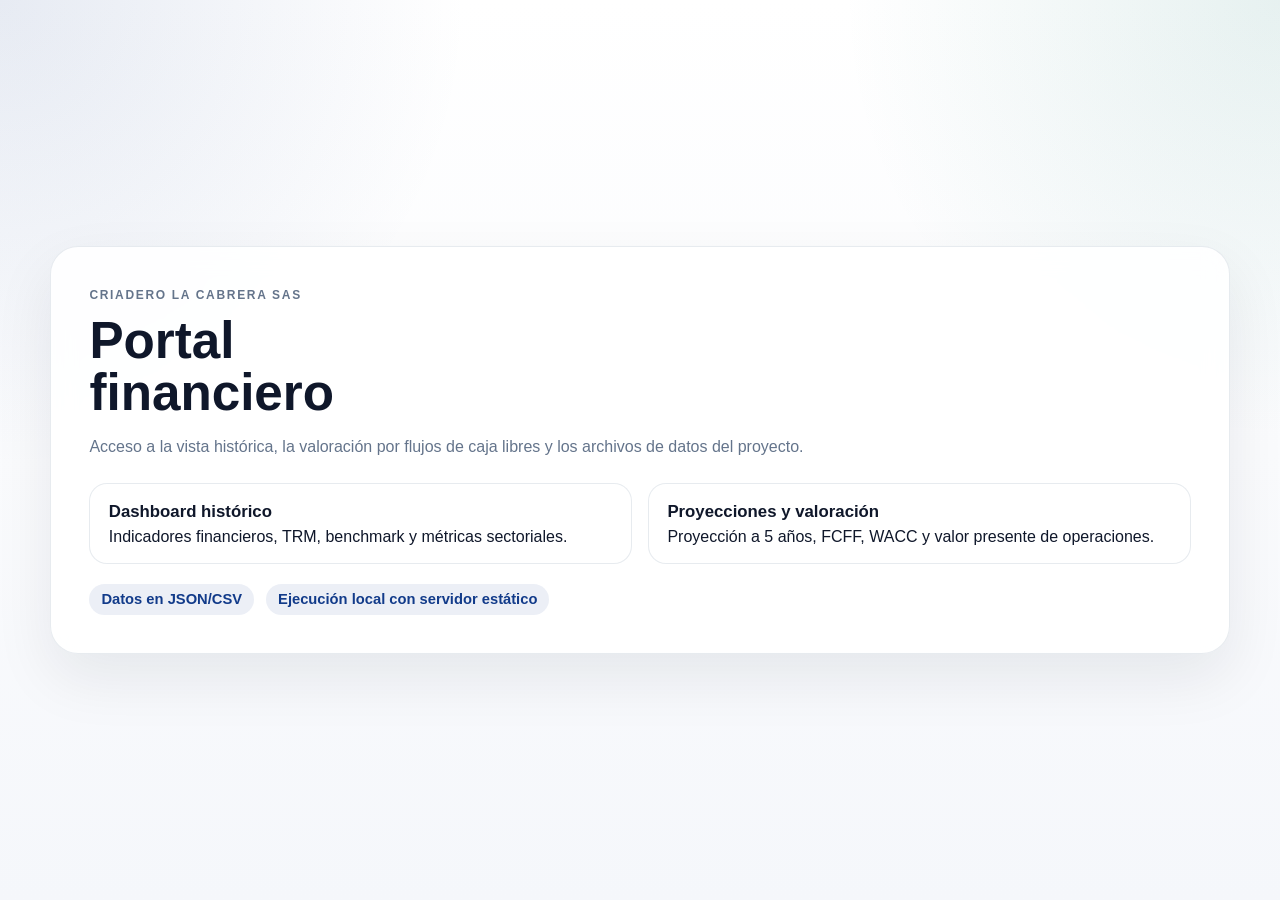
==== index.html @ e01c6329 "Reorganize dashboard routes and portal" ====
<!doctype html>
<html lang="es">
<head>
  <meta charset="utf-8">
  <meta name="viewport" content="width=device-width, initial-scale=1">
  <title>CRIADERO LA CABRERA SAS</title>
  <style>
    :root {
      color-scheme: light;
      --bg: #f5f7fb;
      --panel: rgba(255, 255, 255, 0.88);
      --text: #0f172a;
      --muted: #64748b;
      --line: rgba(148, 163, 184, 0.22);
      --primary: #123b8a;
      --accent: #0f766e;
      --shadow: 0 24px 60px rgba(15, 23, 42, 0.08);
    }
    * { box-sizing: border-box; }
    body {
      margin: 0;
      font-family: Inter, "Segoe UI", Arial, sans-serif;
      color: var(--text);
      background:
        radial-gradient(circle at top left, rgba(18, 59, 138, 0.10), transparent 30%),
        radial-gradient(circle at top right, rgba(15, 118, 110, 0.10), transparent 28%),
        linear-gradient(180deg, #fff 0%, var(--bg) 100%);
    }
    .shell {
      width: min(1180px, calc(100% - 2rem));
      margin: 0 auto;
      min-height: 100vh;
      display: grid;
      place-items: center;
      padding: 2rem 0;
    }
    .card {
      width: 100%;
      background: var(--panel);
      border: 1px solid var(--line);
      border-radius: 28px;
      box-shadow: var(--shadow);
      padding: clamp(1.5rem, 3vw, 2.5rem);
      backdrop-filter: blur(12px);
    }
    .eyebrow {
      display: inline-block;
      text-transform: uppercase;
      letter-spacing: .14em;
      font-size: .75rem;
      color: var(--muted);
      font-weight: 800;
    }
    h1 {
      margin: .75rem 0 .5rem;
      font-size: clamp(2rem, 4vw, 3.6rem);
      line-height: 1;
      max-width: 14ch;
    }
    p { color: var(--muted); line-height: 1.6; }
    .grid {
      display: grid;
      grid-template-columns: repeat(2, minmax(0, 1fr));
      gap: 1rem;
      margin-top: 1.5rem;
    }
    .link-card {
      display: block;
      padding: 1.1rem 1.15rem;
      border-radius: 18px;
      border: 1px solid var(--line);
      background: #fff;
      text-decoration: none;
      color: inherit;
      transition: transform .2s ease, border-color .2s ease, box-shadow .2s ease;
    }
    .link-card:hover {
      transform: translateY(-2px);
      border-color: rgba(18, 59, 138, 0.35);
      box-shadow: 0 18px 30px rgba(15, 23, 42, 0.08);
    }
    .link-card strong { display: block; margin-bottom: .35rem; font-size: 1.05rem; }
    .meta {
      display: flex;
      flex-wrap: wrap;
      gap: .75rem;
      margin-top: 1.25rem;
      font-size: .92rem;
      color: var(--muted);
    }
    .pill {
      padding: .45rem .75rem;
      border-radius: 999px;
      background: rgba(18, 59, 138, 0.08);
      color: var(--primary);
      font-weight: 700;
    }
    @media (max-width: 760px) {
      .grid { grid-template-columns: 1fr; }
    }
  </style>
</head>
<body>
  <main class="shell">
    <section class="card">
      <span class="eyebrow">CRIADERO LA CABRERA SAS</span>
      <h1>Portal financiero</h1>
      <p>
        Acceso a la vista histórica, la valoración por flujos de caja libres y los archivos de datos del proyecto.
      </p>

      <div class="grid">
        <a class="link-card" href="./dashboard/index.html">
          <strong>Dashboard histórico</strong>
          <span>Indicadores financieros, TRM, benchmark y métricas sectoriales.</span>
        </a>
        <a class="link-card" href="./dashboard/proyecciones.html">
          <strong>Proyecciones y valoración</strong>
          <span>Proyección a 5 años, FCFF, WACC y valor presente de operaciones.</span>
        </a>
      </div>

      <div class="meta">
        <span class="pill">Datos en JSON/CSV</span>
        <span class="pill">Ejecución local con servidor estático</span>
      </div>
    </section>
  </main>
</body>
</html>
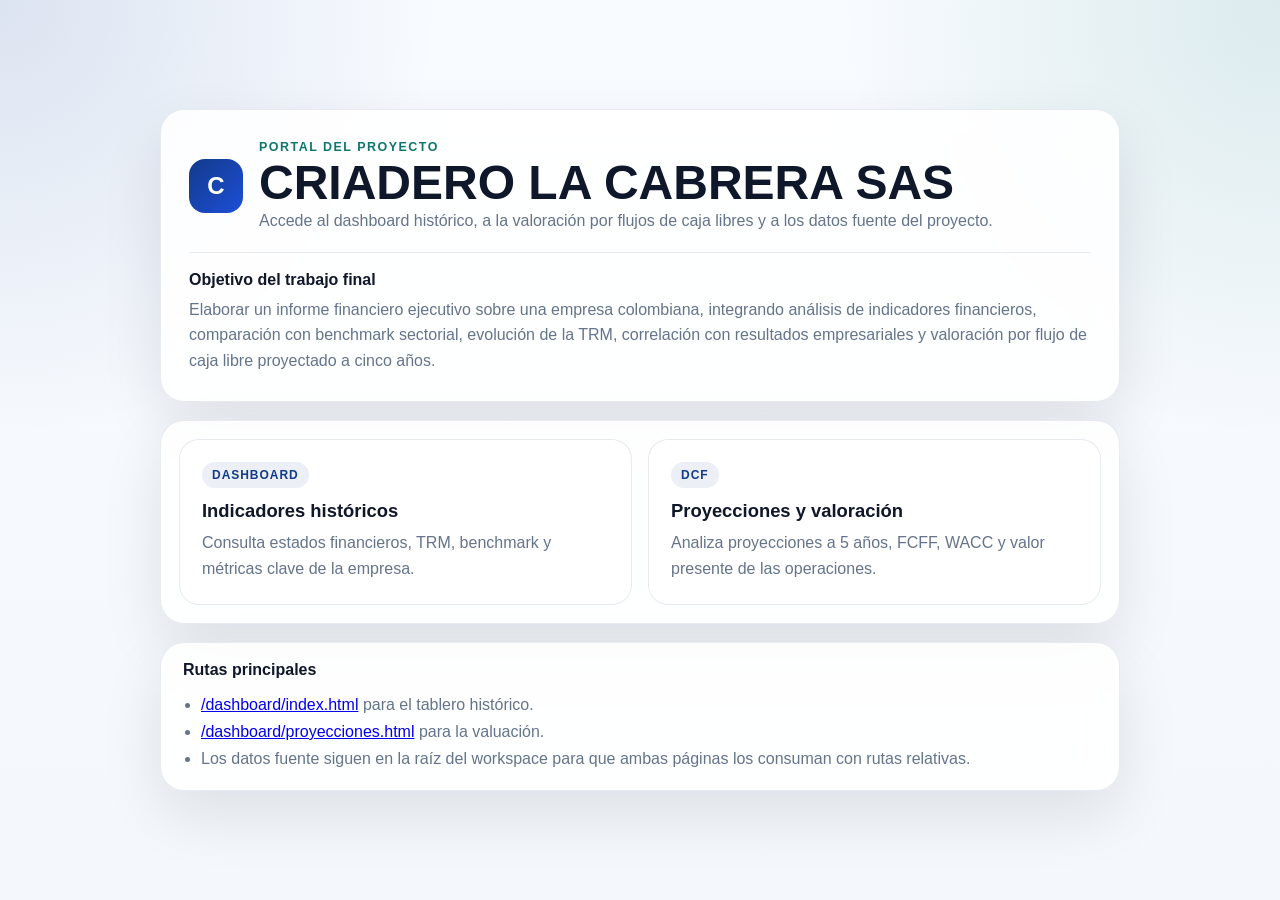
==== commit ccfa2cf9: "Add final project objective updates" ====
--- a/index.html
+++ b/index.html
@@ -7,123 +7,174 @@
   <style>
     :root {
       color-scheme: light;
-      --bg: #f5f7fb;
-      --panel: rgba(255, 255, 255, 0.88);
+      --bg: #f4f7fb;
+      --card: rgba(255, 255, 255, 0.88);
       --text: #0f172a;
       --muted: #64748b;
       --line: rgba(148, 163, 184, 0.22);
       --primary: #123b8a;
       --accent: #0f766e;
-      --shadow: 0 24px 60px rgba(15, 23, 42, 0.08);
+      --shadow: 0 24px 60px rgba(15, 23, 42, 0.10);
     }
     * { box-sizing: border-box; }
     body {
       margin: 0;
+      min-height: 100vh;
       font-family: Inter, "Segoe UI", Arial, sans-serif;
       color: var(--text);
       background:
-        radial-gradient(circle at top left, rgba(18, 59, 138, 0.10), transparent 30%),
-        radial-gradient(circle at top right, rgba(15, 118, 110, 0.10), transparent 28%),
-        linear-gradient(180deg, #fff 0%, var(--bg) 100%);
+        radial-gradient(circle at top left, rgba(18, 59, 138, 0.12), transparent 28%),
+        radial-gradient(circle at top right, rgba(15, 118, 110, 0.12), transparent 28%),
+        linear-gradient(180deg, #f8fbff 0%, var(--bg) 100%);
+      display: grid;
+      place-items: center;
+      padding: 24px;
     }
     .shell {
-      width: min(1180px, calc(100% - 2rem));
-      margin: 0 auto;
-      min-height: 100vh;
+      width: min(960px, 100%);
+      display: grid;
+      gap: 18px;
+    }
+    .hero, .links, .notes {
+      background: var(--card);
+      border: 1px solid var(--line);
+      border-radius: 24px;
+      box-shadow: var(--shadow);
+      backdrop-filter: blur(14px);
+    }
+    .hero {
+      padding: 28px;
+      display: grid;
+      gap: 18px;
+    }
+    .brand {
+      display: flex;
+      gap: 16px;
+      align-items: center;
+    }
+    .mark {
+      width: 54px;
+      height: 54px;
+      border-radius: 16px;
       display: grid;
       place-items: center;
-      padding: 2rem 0;
-    }
-    .card {
-      width: 100%;
-      background: var(--panel);
-      border: 1px solid var(--line);
-      border-radius: 28px;
-      box-shadow: var(--shadow);
-      padding: clamp(1.5rem, 3vw, 2.5rem);
-      backdrop-filter: blur(12px);
-    }
-    .eyebrow {
-      display: inline-block;
-      text-transform: uppercase;
-      letter-spacing: .14em;
-      font-size: .75rem;
-      color: var(--muted);
+      color: white;
       font-weight: 800;
+      font-size: 1.5rem;
+      background: linear-gradient(135deg, var(--primary), #1d4ed8);
     }
     h1 {
-      margin: .75rem 0 .5rem;
-      font-size: clamp(2rem, 4vw, 3.6rem);
-      line-height: 1;
-      max-width: 14ch;
+      margin: 0;
+      font-size: clamp(1.8rem, 4vw, 3rem);
+      line-height: 1.05;
     }
-    p { color: var(--muted); line-height: 1.6; }
-    .grid {
+    p {
+      margin: 0;
+      color: var(--muted);
+      line-height: 1.6;
+    }
+    .objective {
+      padding-top: 18px;
+      border-top: 1px solid var(--line);
+    }
+    .objective strong {
+      display: block;
+      margin-bottom: 8px;
+      color: var(--text);
+    }
+    .links {
       display: grid;
       grid-template-columns: repeat(2, minmax(0, 1fr));
-      gap: 1rem;
-      margin-top: 1.5rem;
+      gap: 16px;
+      padding: 18px;
     }
-    .link-card {
-      display: block;
-      padding: 1.1rem 1.15rem;
-      border-radius: 18px;
+    .card-link {
+      padding: 22px;
+      border-radius: 20px;
       border: 1px solid var(--line);
-      background: #fff;
+      background: rgba(255, 255, 255, 0.78);
       text-decoration: none;
-      color: inherit;
-      transition: transform .2s ease, border-color .2s ease, box-shadow .2s ease;
+      color: var(--text);
+      transition: transform 0.2s ease, border-color 0.2s ease, box-shadow 0.2s ease;
     }
-    .link-card:hover {
+    .card-link:hover {
       transform: translateY(-2px);
-      border-color: rgba(18, 59, 138, 0.35);
-      box-shadow: 0 18px 30px rgba(15, 23, 42, 0.08);
+      border-color: rgba(18, 59, 138, 0.28);
+      box-shadow: 0 14px 30px rgba(15, 23, 42, 0.08);
     }
-    .link-card strong { display: block; margin-bottom: .35rem; font-size: 1.05rem; }
-    .meta {
-      display: flex;
-      flex-wrap: wrap;
-      gap: .75rem;
-      margin-top: 1.25rem;
-      font-size: .92rem;
+    .card-link h2 {
+      margin: 0 0 8px;
+      font-size: 1.15rem;
+    }
+    .badge {
+      display: inline-flex;
+      margin-bottom: 12px;
+      padding: 6px 10px;
+      border-radius: 999px;
+      font-size: 0.75rem;
+      font-weight: 700;
+      letter-spacing: 0.08em;
+      text-transform: uppercase;
+      color: var(--primary);
+      background: rgba(18, 59, 138, 0.08);
+    }
+    .notes {
+      padding: 18px 22px;
+    }
+    .notes ul {
+      margin: 12px 0 0;
+      padding-left: 18px;
       color: var(--muted);
-    }
-    .pill {
-      padding: .45rem .75rem;
-      border-radius: 999px;
-      background: rgba(18, 59, 138, 0.08);
-      color: var(--primary);
-      font-weight: 700;
+      line-height: 1.7;
     }
     @media (max-width: 760px) {
-      .grid { grid-template-columns: 1fr; }
+      .links { grid-template-columns: 1fr; }
+      .hero { padding: 22px; }
     }
   </style>
 </head>
 <body>
   <main class="shell">
-    <section class="card">
-      <span class="eyebrow">CRIADERO LA CABRERA SAS</span>
-      <h1>Portal financiero</h1>
-      <p>
-        Acceso a la vista histórica, la valoración por flujos de caja libres y los archivos de datos del proyecto.
-      </p>
-
-      <div class="grid">
-        <a class="link-card" href="./dashboard/index.html">
-          <strong>Dashboard histórico</strong>
-          <span>Indicadores financieros, TRM, benchmark y métricas sectoriales.</span>
-        </a>
-        <a class="link-card" href="./dashboard/proyecciones.html">
-          <strong>Proyecciones y valoración</strong>
-          <span>Proyección a 5 años, FCFF, WACC y valor presente de operaciones.</span>
-        </a>
+    <section class="hero">
+      <div class="brand">
+        <div class="mark">C</div>
+        <div>
+          <p style="text-transform:uppercase; letter-spacing:.12em; font-size:.78rem; font-weight:700; color:var(--accent);">Portal del proyecto</p>
+          <h1>CRIADERO LA CABRERA SAS</h1>
+          <p>Accede al dashboard histórico, a la valoración por flujos de caja libres y a los datos fuente del proyecto.</p>
+        </div>
       </div>
 
-      <div class="meta">
-        <span class="pill">Datos en JSON/CSV</span>
-        <span class="pill">Ejecución local con servidor estático</span>
+      <div class="objective">
+        <strong>Objetivo del trabajo final</strong>
+        <p>
+          Elaborar un informe financiero ejecutivo sobre una empresa colombiana, integrando análisis de indicadores financieros,
+          comparación con benchmark sectorial, evolución de la TRM, correlación con resultados empresariales y valoración por
+          flujo de caja libre proyectado a cinco años.
+        </p>
       </div>
+    </section>
+
+    <section class="links">
+      <a class="card-link" href="./dashboard/index.html">
+        <span class="badge">Dashboard</span>
+        <h2>Indicadores históricos</h2>
+        <p>Consulta estados financieros, TRM, benchmark y métricas clave de la empresa.</p>
+      </a>
+      <a class="card-link" href="./dashboard/proyecciones.html">
+        <span class="badge">DCF</span>
+        <h2>Proyecciones y valoración</h2>
+        <p>Analiza proyecciones a 5 años, FCFF, WACC y valor presente de las operaciones.</p>
+      </a>
+    </section>
+
+    <section class="notes">
+      <strong>Rutas principales</strong>
+      <ul>
+        <li><a href="./dashboard/index.html">/dashboard/index.html</a> para el tablero histórico.</li>
+        <li><a href="./dashboard/proyecciones.html">/dashboard/proyecciones.html</a> para la valuación.</li>
+        <li>Los datos fuente siguen en la raíz del workspace para que ambas páginas los consuman con rutas relativas.</li>
+      </ul>
     </section>
   </main>
 </body>
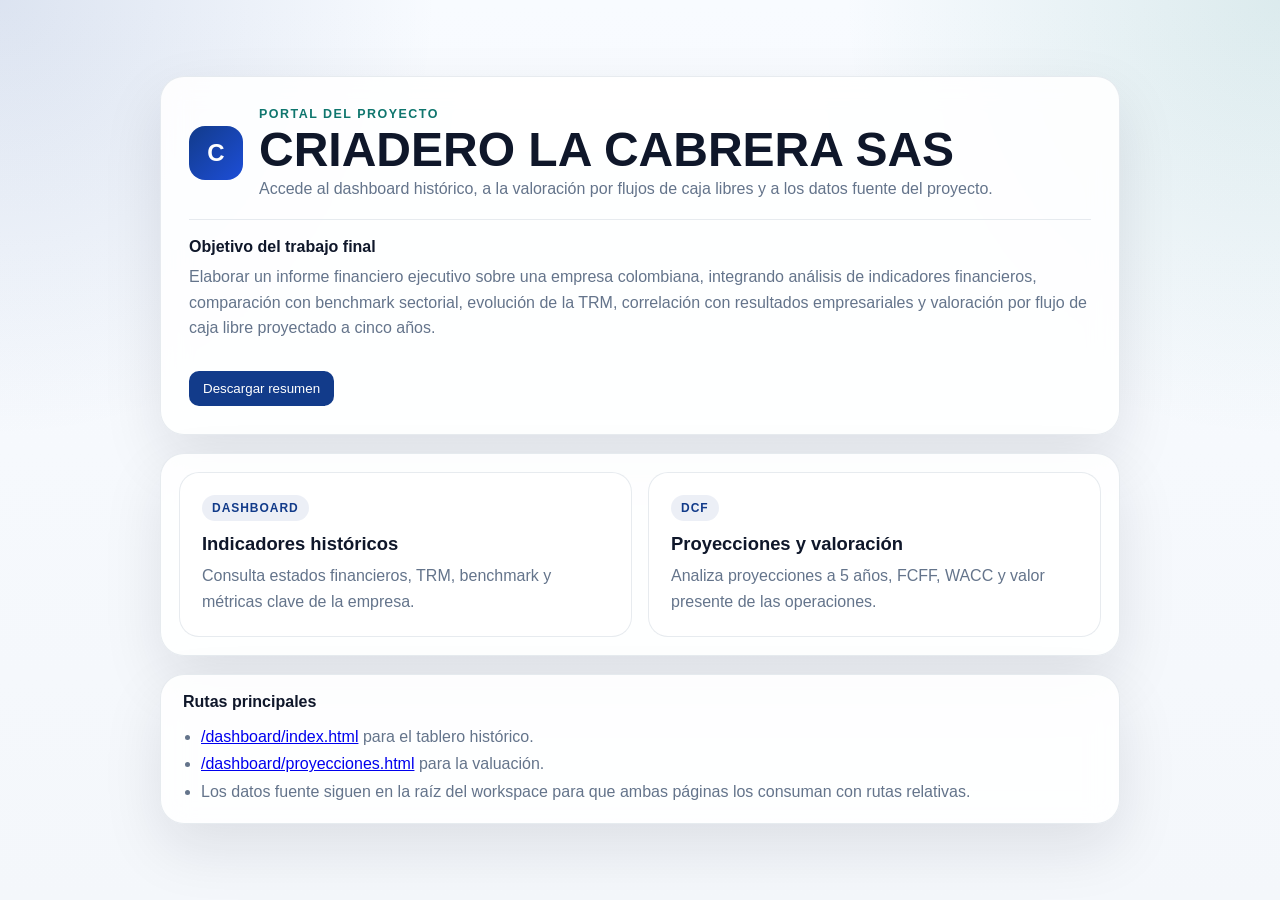
==== commit b7ab34e7: "Add report generator and download button (resumen.zip with outputs/)" ====
--- a/index.html
+++ b/index.html
@@ -135,7 +135,7 @@
 </head>
 <body>
   <main class="shell">
-    <section class="hero">
+    <section id="summary" class="hero">
       <div class="brand">
         <div class="mark">C</div>
         <div>
@@ -153,6 +153,9 @@
           flujo de caja libre proyectado a cinco años.
         </p>
       </div>
+        <div style="margin-top:12px;">
+          <button id="download-report-root" style="padding:10px 14px; border-radius:10px; background:var(--primary); color:#fff; border:none; cursor:pointer;">Descargar resumen</button>
+        </div>
     </section>
 
     <section class="links">
